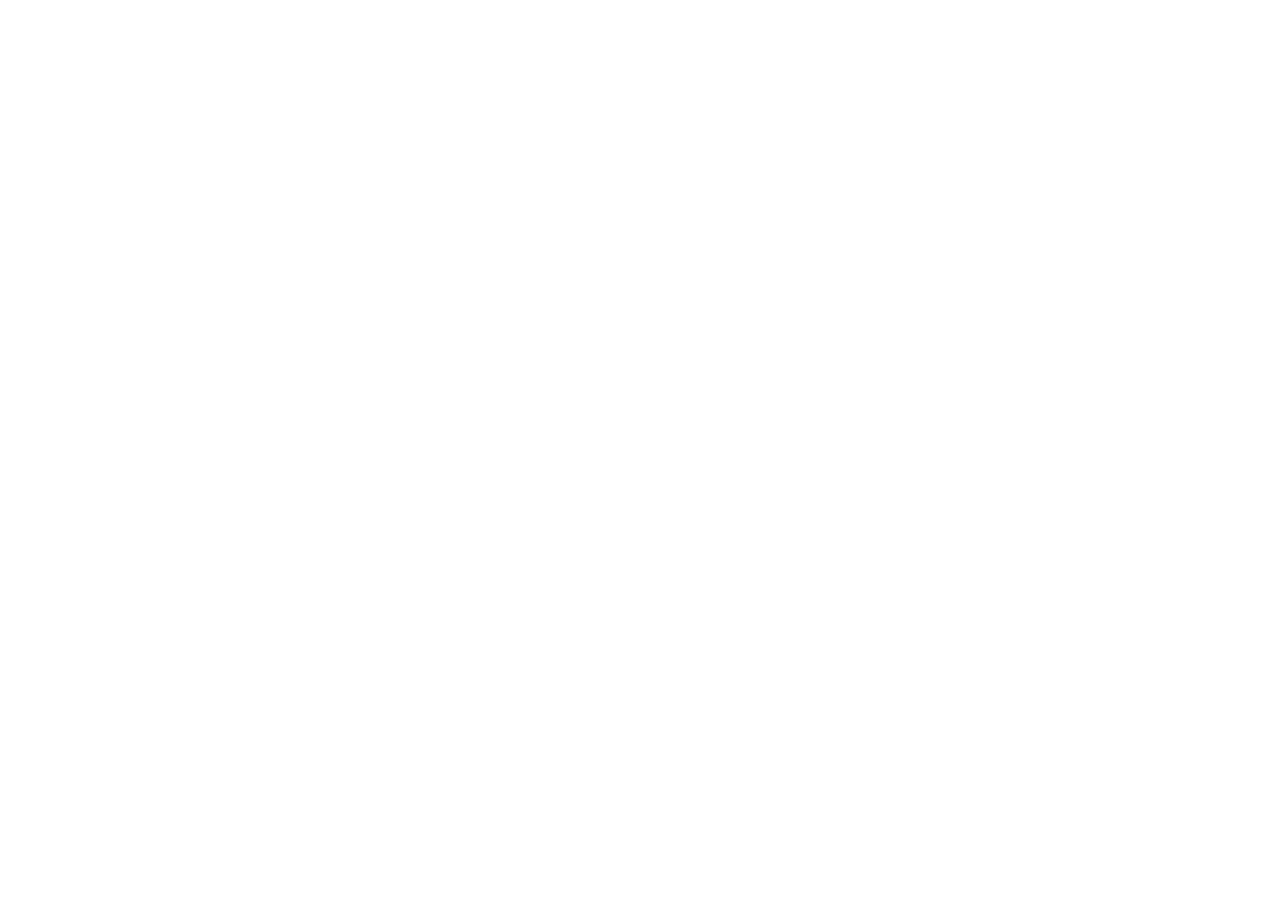
==== Gallery/index.html @ 33c19d54 "agregando archivos index y styles de la galeria de imagenes" ====
<!DOCTYPE html>
<html lang="en">
  <head>
    <meta charset="UTF-8" />
    <meta http-equiv="X-UA-Compatible" content="IE=edge" />
    <meta name="viewport" content="width=device-width, initial-scale=1.0" />
    <title>Gallery</title>
    <link rel="stylesheet" href="css/styles.css" />
  </head>
  <body></body>
</html>
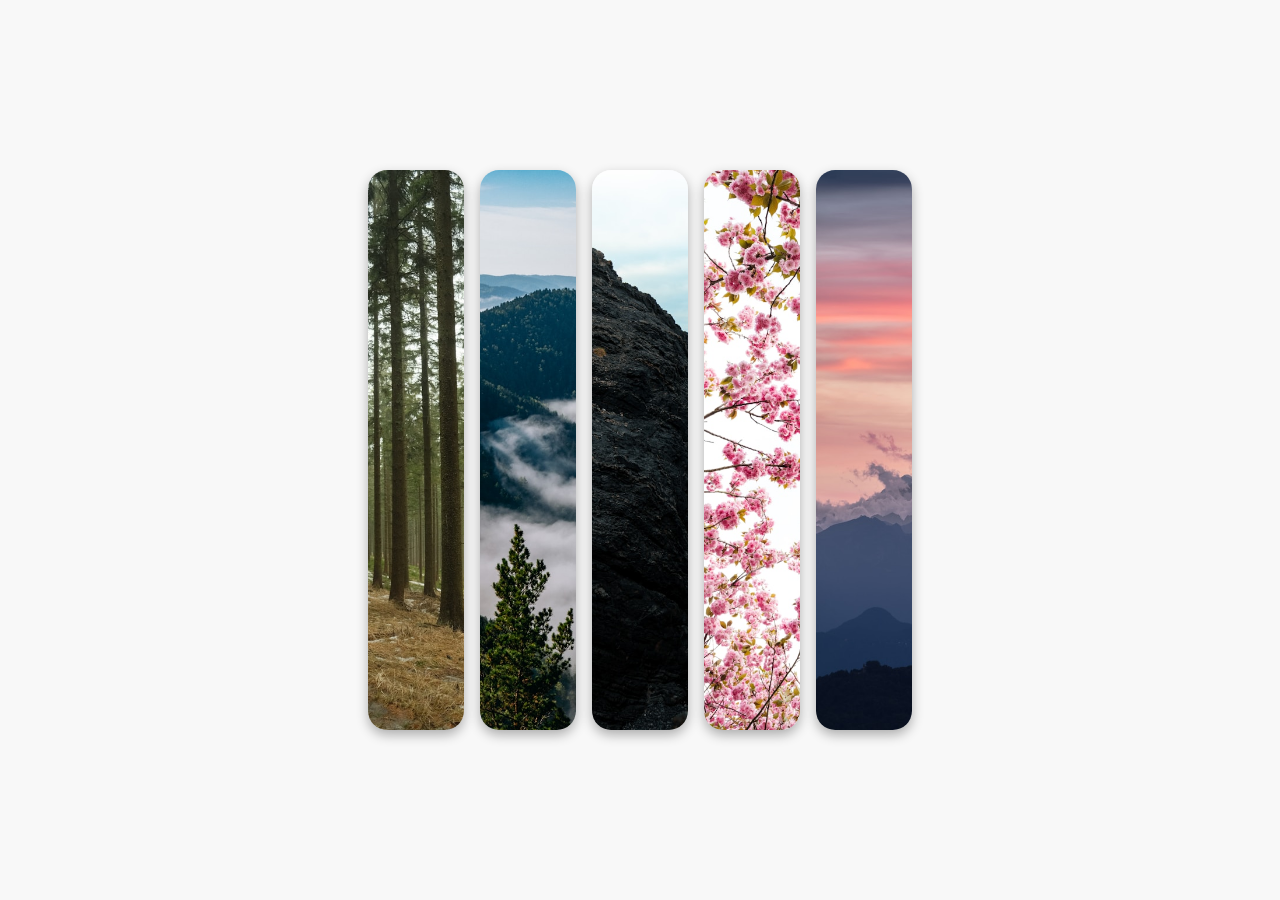
==== commit b312246d: "terminando la funcionalidad de la galeria" ====
--- a/Gallery/index.html
+++ b/Gallery/index.html
@@ -7,5 +7,23 @@
     <title>Gallery</title>
     <link rel="stylesheet" href="css/styles.css" />
   </head>
-  <body></body>
+  <body>
+    <section class="gallery">
+      <figure class="card">
+        <img src="assets/img-01.jpg" alt="" />
+      </figure>
+      <figure class="card">
+        <img src="assets/img-02.jpg" alt="" />
+      </figure>
+      <figure class="card">
+        <img src="assets/img-03.jpg" alt="" />
+      </figure>
+      <figure class="card">
+        <img src="assets/img-04.jpg" alt="" />
+      </figure>
+      <figure class="card">
+        <img src="assets/img-05.jpg" alt="" />
+      </figure>
+    </section>
+  </body>
 </html>
--- a/Gallery/css/styles.css
+++ b/Gallery/css/styles.css
@@ -0,0 +1,51 @@
+/*Gallery*/
+
+:root {
+  --background: #f8f8f8;
+}
+
+* {
+  margin: 0;
+  padding: 0;
+  box-sizing: border-box;
+}
+
+body {
+  background-color: var(--background);
+  display: grid;
+  place-items: center;
+  height: 100vh;
+}
+
+.gallery {
+  display: flex;
+  gap: 1rem;
+  max-width: 80rem;
+}
+
+.card {
+  position: relative;
+  /* left: 0; */
+  /* right: 0; */
+  width: 6rem;
+  border-radius: 1.2rem;
+  height: 35rem;
+  overflow: hidden;
+  background-color: var(--background);
+  transition: 0.4s ease-in-out;
+  box-shadow: 0 5px 12px rgba(0, 0, 0, 0.3);
+  flex: 0.25;
+}
+
+.card img {
+  position: relative;
+  height: 100%;
+  object-fit: cover;
+}
+
+.card:hover {
+  flex: 2.5;
+  font-weight: bold;
+  cursor: pointer;
+  border-radius: 1rem;
+}
